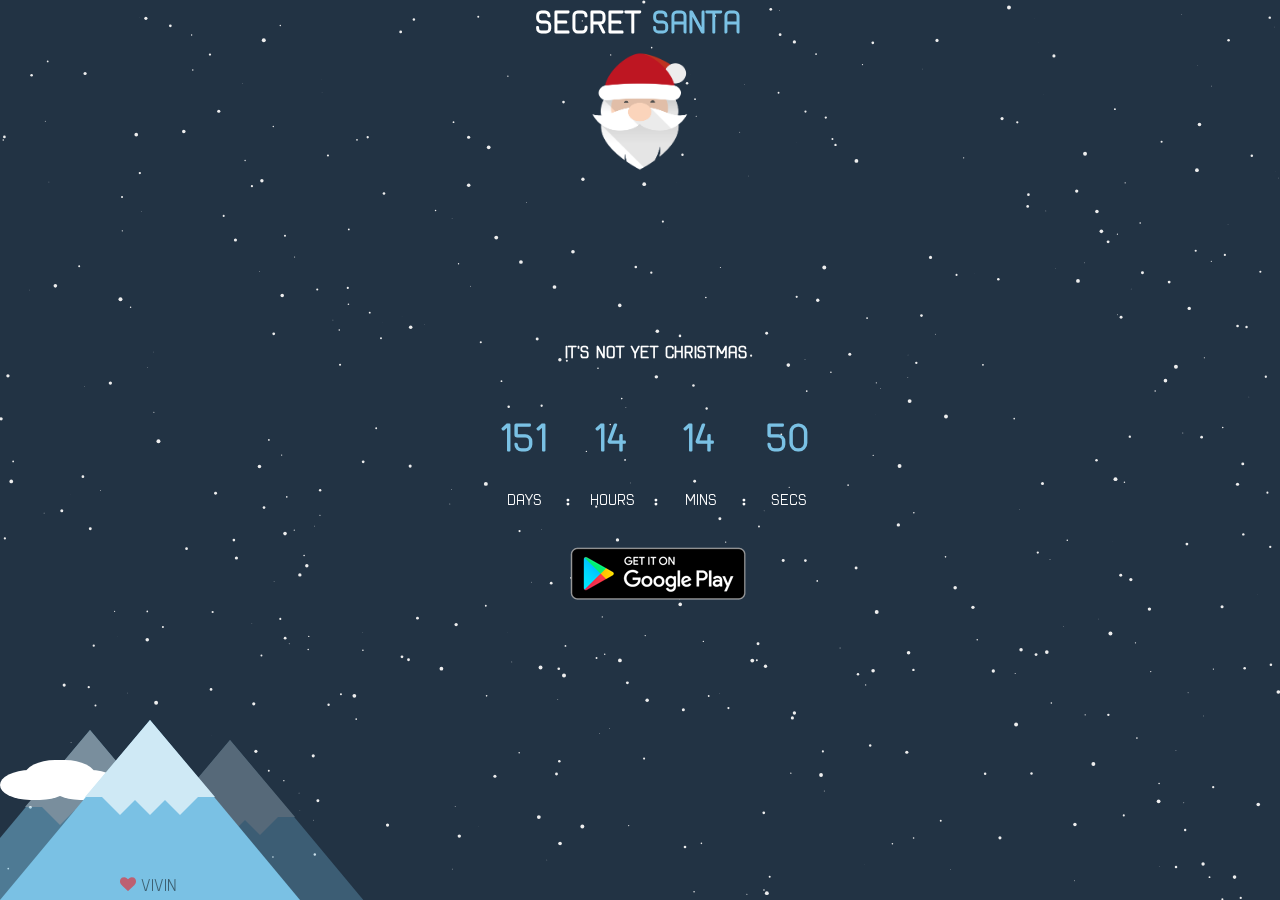
==== index.html @ 69182e7b "first commit" ====
<!DOCTYPE html>
<html ng-app="secretSantaApp">

<head>
  <meta name="format-detection" content="telephone=no">
  <meta name="msapplication-tap-highlight" content="no">
  <link rel="icon" href="img/favicon.png" />
  <meta name="viewport" content="user-scalable=no, initial-scale=1, maximum-scale=1, minimum-scale=1, width=device-width">
  <link rel="stylesheet" href="css/app.min.css" />
  <title>Secret Santa</title>
  <script>
    //<![CDATA[
    (function(i, s, o, g, r, a, m) {
      i['GoogleAnalyticsObject'] = r;
      i[r] = i[r] || function() {
        (i[r].q = i[r].q || []).push(arguments)
      }, i[r].l = 1 * new Date();
      a = s.createElement(o),
        m = s.getElementsByTagName(o)[0];
      a.async = 1;
      a.src = g;
      m.parentNode.insertBefore(a, m)
    })(window, document, 'script', '//www.google-analytics.com/analytics.js', 'ga');
  
    ga('create', 'UA-54264896-1', 'auto');
    ga('send', 'pageview');
    //]]>
  </script>
</head>

<body ng-controller="secretSantaCtrl">
  <div class="title">
    <div class="secret">Secret</div>
    <div class="santa">Santa</div>
  </div>
  <div class="logo" ui-sref="home"></div>
  <div ui-view></div>
  <div class="page">
    <canvas id="snow"></canvas>
    <div class="mountain">
      <div class="mountain-top">
        <div class="mountain-cap-1"></div>
        <div class="mountain-cap-2"></div>
        <div class="mountain-cap-3"></div>
      </div>
    </div>
    <div class="mountain-two">
      <div class="mountain-top">
        <div class="mountain-cap-1"></div>
        <div class="mountain-cap-2"></div>
        <div class="mountain-cap-3"></div>
      </div>
    </div>
    <div class="mountain-three">
      <div class="mountain-top">
        <div class="mountain-cap-1"></div>
        <div class="mountain-cap-2"></div>
        <div class="mountain-cap-3"></div>
      </div>
    </div>
    <div class="cloud"></div>
  </div>

  <div class="author"><i class="icon-heart"></i> VIVIN</div>
  <script src="js/app.min.js"></script>
</body>

</html>
---- css/app.min.css ----
.back-btn,.home-page .btn-googleplay img,.logo{cursor:pointer}@font-face{font-family:icomoon;src:url(../font/icons/icomoon.eot?ytytnd);src:url(../font/icons/icomoon.eot?ytytnd#iefix) format("embedded-opentype"),url(../font/icons/icomoon.ttf?ytytnd) format("truetype"),url(../font/icons/icomoon.woff?ytytnd) format("woff"),url(../font/icons/icomoon.svg?ytytnd#icomoon) format("svg");font-weight:400;font-style:normal}[class*=" icon-"],[class^=icon-]{font-family:icomoon!important;speak:none;font-style:normal;font-weight:400;font-variant:normal;text-transform:none;-webkit-font-smoothing:antialiased;-moz-osx-font-smoothing:grayscale}.icon-keyboard-o:before{content:"\e900"}.icon-user-plus:before{content:"\e901"}.icon-plus-circle:before{content:"\e902"}.icon-heart:before{content:"\e903"}.icon-refresh:before{content:"\e904"}.icon-angle-right:before{content:"\e905"}.icon-angle-left:before{content:"\e906"}.icon-trash-o:before{content:"\e907"}.icon-volume-unmute:before{content:"\ea29"}.icon-volume-mute:before{content:"\ea2a"}.page .cloud:after,.page .cloud:before{content:''}@font-face{font-family:mainFont;src:url(../font/cuyabra.otf)}body{font-family:mainFont}.title{font-size:30px;font-weight:700;text-transform:uppercase;display:block;text-align:center;margin:10px auto}.title div{display:inline-block}.title .secret{color:#fff}.title .santa{color:#7ac1e4}.logo{height:125px;background:url(../img/santa.png) center no-repeat;background-size:100px auto;-webkit-animation:santaWink 3s infinite;animation:santaWink 3s infinite}.back-btn{position:absolute;top:5px;left:10px}.author,.page{position:fixed}.back-btn i{font-size:30px;color:#fff}.author{bottom:5px;left:120px;opacity:.5;z-index:1}.author i{color:red}.author a{text-decoration:none;color:#fff}.page{overflow:hidden;background:#234;top:0;left:0;right:0;bottom:0;z-index:-1}.page .mountain,.page .mountain-three,.page .mountain-two{position:absolute;bottom:0;border-left:150px solid transparent;border-right:150px solid transparent;border-bottom:180px solid #7ac1e4;z-index:1}.page .mountain-two{left:80px;bottom:-20px;opacity:.3;z-index:0}.page .mountain-three{left:-60px;bottom:-10px;opacity:.5;z-index:0}.page .mountain-top{position:absolute;right:-65px;border-left:65px solid transparent;border-right:65px solid transparent;border-bottom:77px solid #cfe9f5;z-index:2}.page .mountain-cap-1,.page .mountain-cap-2,.page .mountain-cap-3{position:absolute;top:70px;border-left:25px solid transparent;border-right:25px solid transparent;border-top:25px solid #cfe9f5}.page .mountain-cap-1{left:-55px}.page .mountain-cap-2{left:-25px}.page .mountain-cap-3{left:5px}.page .cloud,.page .cloud:after,.page .cloud:before{position:absolute;width:70px;height:30px;background:#fff;-webkit-border-radius:100px/50px;border-radius:100px/50px}.page .cloud{bottom:100px;-webkit-animation:cloud 50s infinite linear;animation:cloud 50s infinite linear}.page .cloud:before{left:50px}.page .cloud:after{left:25px;top:-10px}.home-page .christmas-message,.home-page .container{position:absolute;left:50%;top:50%;margin-left:-150px;z-index:10}.home-page .container{width:300px;height:250px;margin-top:-125px;-webkit-animation:fadeIn .5s normal;animation:fadeIn .5s normal;text-align:center}.home-page .container .countdown-container{width:100%;text-align:center}.home-page .container .countdown-container h4.clock-small,.home-page .container .countdown-container p.clock-small{text-align:center;color:#fff}.home-page .container .countdown-container p.clock-small{font-size:15px}.home-page .container .countdown-container .clock{width:40px;display:inline-block;padding-right:10px}.home-page .container .countdown-container .clock-container{display:inline-block;padding:3px}.home-page .container .countdown-container .clock-container.sep{padding:3px 0}.home-page .container .countdown-container .clock-container.sep .clock-large-sep{color:#fff;font-weight:700;font-size:22px;margin-top:-30px}.home-page .container .countdown-container .clock-container .clock-large{text-align:center;color:#7ac1e4;font-weight:700;font-size:24px;width:35px}.home-page .christmas-message{width:300px;height:145px;margin-top:-72.5px;-webkit-animation:fadeIn .5s normal;animation:fadeIn .5s normal}.home-page .christmas-message h2,.home-page .christmas-message h4{text-align:center}.home-page .christmas-message h2{color:#7ac1e4}.home-page .christmas-message h4{color:#fff}@media screen and (min-width:550px){.home-page .container{width:335px}.home-page .container .countdown-container .clock-container .clock-large{font-size:36px;width:65px}}.privacy-page{width:100%;max-width:800px;margin:20px auto;padding:10px;background:#fff;border-radius:5px;position:relative;z-index:10}.privacy-page h2,.privacy-page h3{margin-top:0}@media screen and (max-width:900px){.privacy-page{width:90%}}@-webkit-keyframes spinner{0%{-webkit-transform:rotateY(0);transform:rotateY(0)}100%{-webkit-transform:rotateY(360deg);transform:rotateY(360deg)}}@keyframes spinner{0%{-webkit-transform:rotateY(0);transform:rotateY(0)}100%{-webkit-transform:rotateY(360deg);transform:rotateY(360deg)}}@-webkit-keyframes slideLeft{0%{left:0}100%{left:50%}}@keyframes slideLeft{0%{left:0}100%{left:50%}}@-webkit-keyframes slideUp{0%{top:0}100%{top:50%}}@keyframes slideUp{0%{top:0}100%{top:50%}}@-webkit-keyframes fadeIn{0%{opacity:0}100%{opacity:1}}@keyframes fadeIn{0%{opacity:0}100%{opacity:1}}@media screen and (max-width:500px){@-webkit-keyframes cloud{0%{left:-100px}100%{left:500px}}@keyframes cloud{0%{left:-100px}100%{left:500px}}}@media screen and (min-width:501px) and (max-width:2000px){@-webkit-keyframes cloud{0%{left:-100px}100%{left:1000px}}@keyframes cloud{0%{left:-100px}100%{left:1000px}}}@-webkit-keyframes santaWink{0%,20%,40%,60%,80%{background:url(../img/santa.png) center no-repeat;background-size:100px auto}100%{background:url(../img/santa_wink.png) center no-repeat;background-size:100px auto}}@keyframes santaWink{0%,20%,40%,60%,80%{background:url(../img/santa.png) center no-repeat;background-size:100px auto}100%{background:url(../img/santa_wink.png) center no-repeat;background-size:100px auto}}
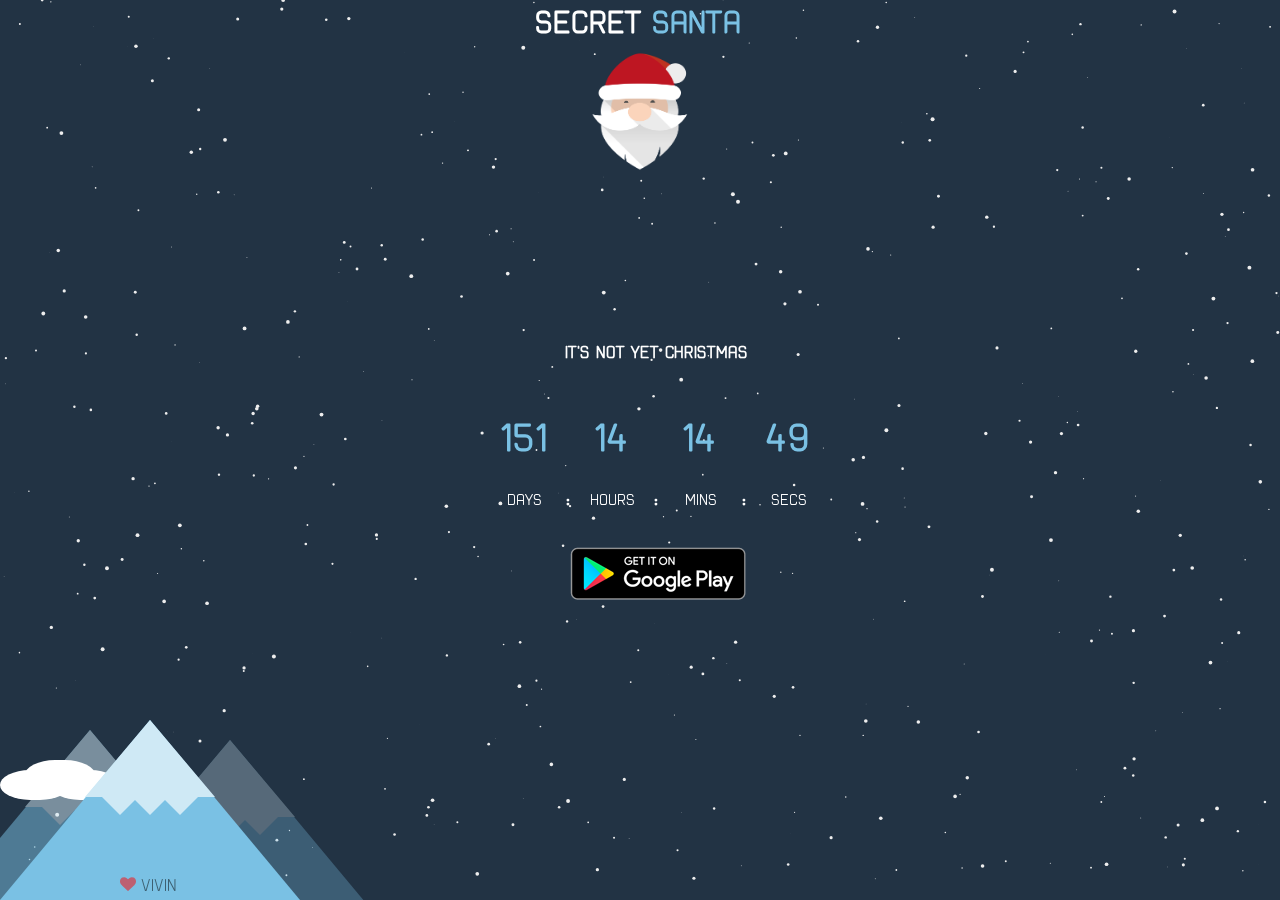
==== commit dd5c213d: "changes" ====
--- a/index.html
+++ b/index.html
@@ -24,7 +24,7 @@
   
     ga('create', 'UA-54264896-1', 'auto');
     ga('send', 'pageview');
-    //]]>
+    //]]> 
   </script>
 </head>
 
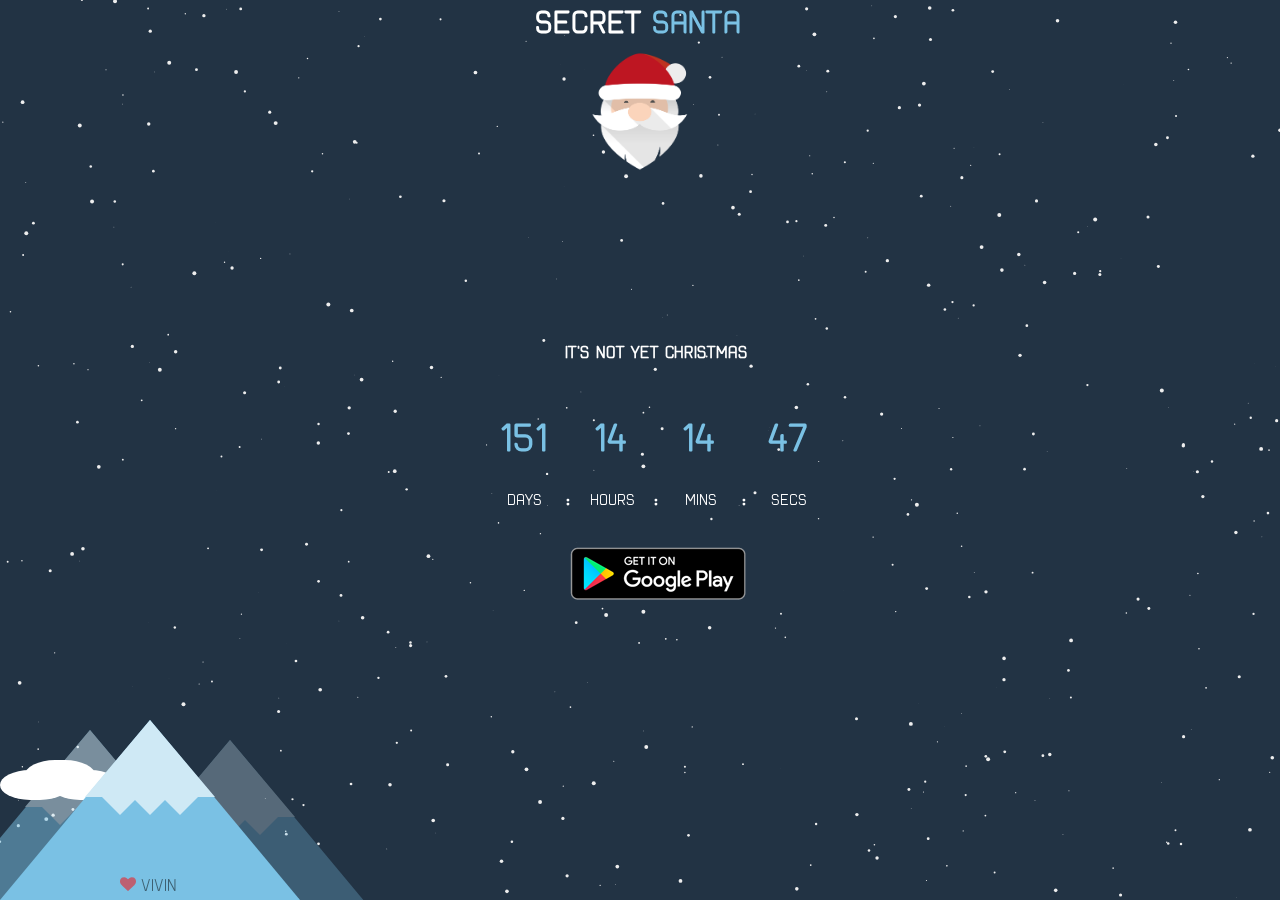
==== commit ca25bee6: "meta tag" ====
--- a/index.html
+++ b/index.html
@@ -6,6 +6,7 @@
   <meta name="msapplication-tap-highlight" content="no">
   <link rel="icon" href="img/favicon.png" />
   <meta name="viewport" content="user-scalable=no, initial-scale=1, maximum-scale=1, minimum-scale=1, width=device-width">
+  <meta name="theme-color" content="#234">
   <link rel="stylesheet" href="css/app.min.css" />
   <title>Secret Santa</title>
   <script>
@@ -24,7 +25,7 @@
   
     ga('create', 'UA-54264896-1', 'auto');
     ga('send', 'pageview');
-    //]]> 
+    //]]>
   </script>
 </head>
 
